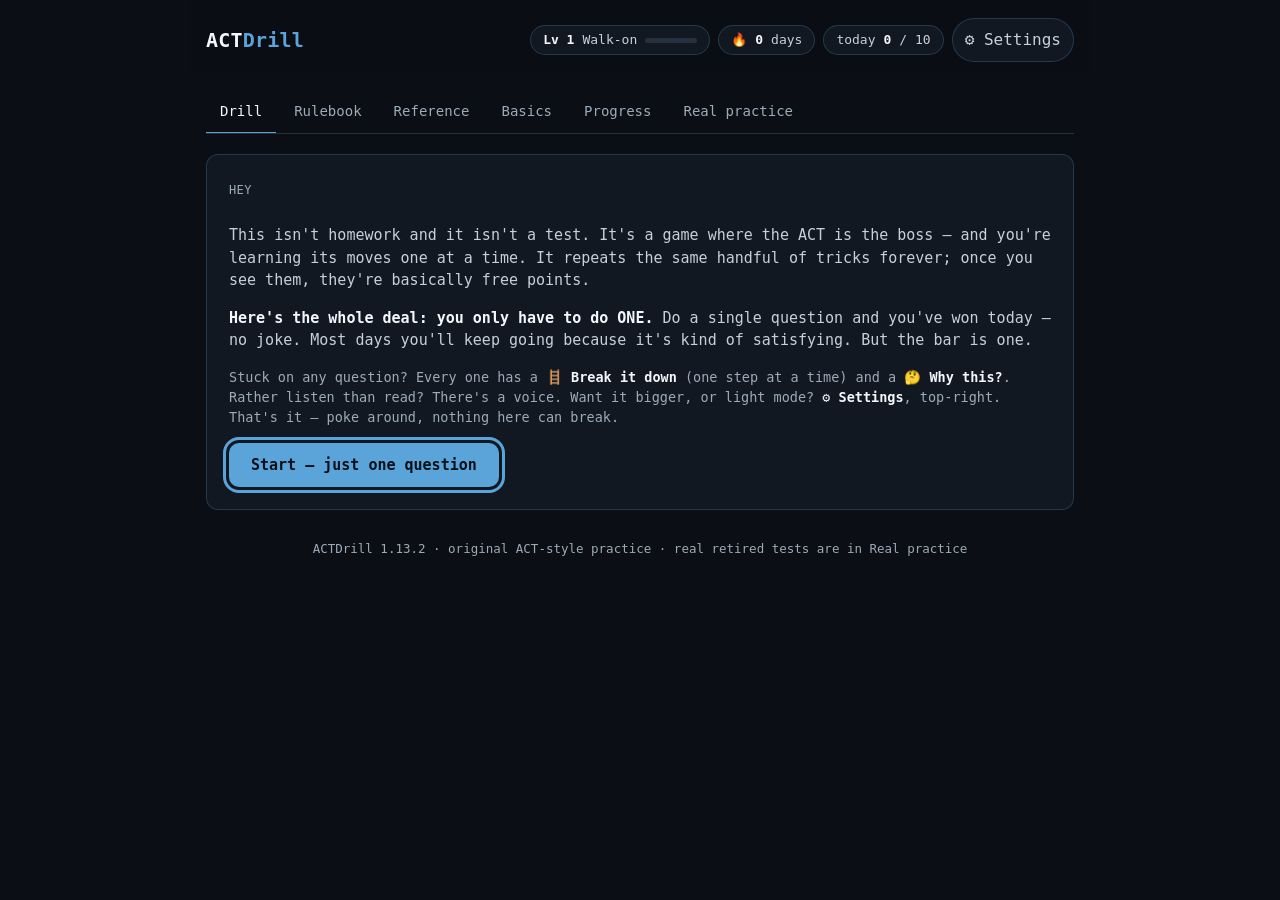
==== wwwroot/index.html @ 78e5971b "Add Basics tab: plain-language 'from the ground up' math primers (fractions, negatives, percents, ex" ====
<!doctype html>
<html lang="en">
<head>
<meta charset="utf-8">
<meta name="viewport" content="width=device-width, initial-scale=1, viewport-fit=cover">
<meta http-equiv="Content-Security-Policy" content="default-src 'self'; script-src 'self'; style-src 'self' 'unsafe-inline'; img-src 'self' data:; media-src 'self' data:; connect-src 'self'; object-src 'none'; base-uri 'none'; form-action 'none'">
<title>ACTDrill</title>
<link rel="stylesheet" href="styles.css">
</head>
<body>
<div class="wrap">
  <header>
    <h1>ACT<span>Drill</span></h1>
    <div class="chips">
      <div class="chip" id="chip-level"></div>
      <div class="chip" id="chip-streak"></div>
      <div class="chip" id="chip-today"></div>
      <button class="chip gearbtn" id="gearbtn" title="Settings — theme &amp; text size">⚙ Settings</button>
    </div>
  </header>

  <nav id="tabs" aria-label="ACTDrill sections" role="tablist">
    <button id="tab-drill" data-view="drill" class="active" role="tab" aria-selected="true" aria-controls="view-drill">Drill</button>
    <button id="tab-rulebook" data-view="rulebook" role="tab" aria-selected="false" aria-controls="view-rulebook" tabindex="-1">Rulebook</button>
    <button id="tab-formulas" data-view="formulas" role="tab" aria-selected="false" aria-controls="view-formulas" tabindex="-1">Reference</button>
    <button id="tab-basics" data-view="basics" role="tab" aria-selected="false" aria-controls="view-basics" tabindex="-1">Basics</button>
    <button id="tab-progress" data-view="progress" role="tab" aria-selected="false" aria-controls="view-progress" tabindex="-1">Progress</button>
    <button id="tab-links" data-view="links" role="tab" aria-selected="false" aria-controls="view-links" tabindex="-1">Real practice</button>
  </nav>

  <main>
    <section id="view-drill" role="tabpanel" aria-labelledby="tab-drill"></section>
    <section id="view-rulebook" class="hidden" role="tabpanel" aria-labelledby="tab-rulebook"></section>
    <section id="view-formulas" class="hidden" role="tabpanel" aria-labelledby="tab-formulas"></section>
    <section id="view-basics" class="hidden" role="tabpanel" aria-labelledby="tab-basics"></section>
    <section id="view-progress" class="hidden" role="tabpanel" aria-labelledby="tab-progress"></section>
    <section id="view-links" class="hidden" role="tabpanel" aria-labelledby="tab-links"></section>
  </main>

  <footer>ACTDrill 1.13.2 · original ACT-style practice · real retired tests are in Real practice</footer>
  <p class="sr-only">Diagnostics list local storage, credentials, and optional dependencies in Settings.</p>
</div>
<div id="app-status" class="sr-only" aria-live="polite" aria-atomic="true"></div>

<script src="questions.js"></script>
<script src="notes.js"></script>
<script src="coaching.js"></script>
<script src="speech.js"></script>
<script src="app.js"></script>
</body>
</html>
---- wwwroot/styles.css ----
:root, :root[data-theme="dark"] {
    --page: #0b0e14;
    --surface: #121821;
    --raised: #19212b;
    --ink: #f3f7fb;
    --ink2: #c6d0da;
    --muted: #9daab8;
    --grid: #27313d;
    --baseline: #43505e;
    --border: rgba(91,164,217,0.24);
    --accent: #5ba4d9;
    --accent-dim: #4387b8;
    --accent-ink: #071018;
    --status-ink: #071018;
    --good: #57d879;
    --bad: #ff7373;
    --gold: #ffc857;
    color-scheme: dark;
  }
  :root[data-theme="light"] {
    --page: #edf2f6;
    --surface: #ffffff;
    --raised: #e6edf3;
    --ink: #18212b;
    --ink2: #364453;
    --muted: #596979;
    --grid: #d6dee6;
    --baseline: #97a5b3;
    --border: rgba(34,105,165,0.28);
    --accent: #2269a5;
    --accent-dim: #174d7a;
    --accent-ink: #ffffff;
    --status-ink: #ffffff;
    --good: #146b2e;
    --bad: #a31d2d;
    --gold: #805100;
    color-scheme: light;
  }
  * { box-sizing: border-box; }
  html { min-width: 0; text-size-adjust: 100%; }
  html, body { margin: 0; padding: 0; max-width: 100%; overflow-x: clip; }
  body {
    background: var(--page);
    color: var(--ink);
    font-family: "IBM Plex Mono", "Cascadia Mono", Consolas, ui-monospace, monospace;
    line-height: 1.5;
    min-height: 100vh;
    overflow-wrap: anywhere;
  }
  .wrap { width: min(900px, 100%); margin: 0 auto; padding: 20px 16px 60px; }

  header {
    position: sticky; top: 0; z-index: 20;
    display: flex; align-items: center; justify-content: space-between; gap: 12px; flex-wrap: wrap;
    margin: -20px -16px 0; padding: 18px 16px 10px;
    background: color-mix(in srgb, var(--page) 94%, transparent);
    backdrop-filter: blur(12px);
  }
  header h1 { font-size: 1.25rem; margin: 0; letter-spacing: 0.2px; }
  header h1 span { color: var(--accent); }
  .chips { display: flex; gap: 8px; align-items: center; flex-wrap: wrap; }
  .chip {
    background: var(--surface); border: 1px solid var(--border); border-radius: 999px;
    padding: 4px 12px; font-size: 0.8125rem; color: var(--ink2);
    font-variant-numeric: tabular-nums; display: flex; align-items: center; gap: 8px;
  }
  .chip b { color: var(--ink); font-weight: 600; }
  .chip .mini { width: 52px; height: 5px; background: var(--grid); border-radius: 3px; overflow: hidden; }
  .chip .mini i { display: block; height: 100%; background: var(--gold); border-radius: 3px; }

  nav {
    display: flex; gap: 4px; margin: 18px 0 20px; border-bottom: 1px solid var(--grid);
    max-width: 100%; overflow-x: auto; scrollbar-width: thin;
  }
  nav button {
    background: none; border: none; color: var(--muted); font: inherit; font-size: 0.875rem;
    padding: 8px 14px; cursor: pointer; border-bottom: 2px solid transparent; margin-bottom: -1px;
    white-space: nowrap;
  }
  nav button:hover { color: var(--ink2); }
  nav button.active { color: var(--ink); border-bottom-color: var(--accent); }
  button, input, select, textarea, a { min-width: 0; }
  button { min-height: 44px; touch-action: manipulation; }
  button:active:not(:disabled) { transform: scale(0.98); }
  nav button:focus-visible, button:focus-visible, input:focus-visible, select:focus-visible,
  textarea:focus-visible, a:focus-visible, [tabindex]:focus-visible {
    outline: 3px solid var(--accent); outline-offset: 3px;
  }

  .card {
    background: var(--surface); border: 1px solid var(--border); border-radius: 12px;
    padding: 22px; margin-bottom: 14px;
  }

  .pill { display: inline-block; font-size: 0.75rem; color: var(--muted); letter-spacing: 0.4px; text-transform: uppercase; margin-bottom: 10px; }
  .pill .combo { color: var(--gold); font-weight: 700; }

  .subjbar { display: flex; gap: 6px; margin-bottom: 12px; flex-wrap: wrap; }
  .subjbar button {
    background: var(--surface); border: 1px solid var(--border); border-radius: 999px;
    color: var(--muted); font: inherit; font-size: 0.8125rem; padding: 4px 14px; cursor: pointer;
  }
  .subjbar button:hover { color: var(--ink2); border-color: var(--accent); }
  .subjbar button.active { color: var(--ink); border-color: var(--accent); background: rgba(57,135,229,0.12); }

  .subhead { margin: 22px 0 10px; font-size: 0.8125rem; color: var(--muted); text-transform: uppercase; letter-spacing: 0.8px; font-weight: 600; }

  /* Formula reference */
  .frow { display: flex; gap: 16px; padding: 12px 0; border-bottom: 1px solid var(--grid); align-items: baseline; flex-wrap: wrap; }
  .frow:last-child { border-bottom: none; }
  .frow .fname { flex: 0 0 180px; font-size: 1rem; color: var(--ink2); font-weight: 600; }
  .frow .fform { flex: 1 1 260px; font-family: Consolas, "Cascadia Mono", monospace; font-size: 1.0625rem; color: var(--ink); }
  .frow .fex { flex: 1 1 200px; font-size: 0.9375rem; color: var(--muted); }

  /* Reference notes (writing/reading/science prose) */
  .rnote { padding: 9px 0; border-bottom: 1px solid var(--grid); font-size: 0.9688rem; line-height: 1.55; color: var(--ink2); }
  .rnote:last-child { border-bottom: none; }
  .rnote b { color: var(--ink); font-weight: 600; }
  .card .blurb { color: var(--ink2); font-size: 0.9063rem; margin: 0 0 10px; }

  /* Audio / read-aloud */
  .audiobar { display: flex; gap: 8px; align-items: center; margin-bottom: 12px; flex-wrap: wrap; }
  .audiobar button {
    background: var(--surface); border: 1px solid var(--border); border-radius: 999px;
    color: var(--muted); font: inherit; font-size: 0.8125rem; padding: 4px 12px; cursor: pointer;
    display: flex; align-items: center; gap: 6px;
  }
  .audiobar button:hover { color: var(--ink2); border-color: var(--accent); }
  .audiobar button.on { color: var(--ink); border-color: var(--accent); background: rgba(57,135,229,0.12); }
  .speakbtn {
    background: var(--raised); border: 1px solid var(--border); border-radius: 8px;
    color: var(--ink2); font: inherit; font-size: 0.8125rem; padding: 4px 10px; cursor: pointer;
    display: inline-flex; align-items: center; gap: 6px; margin-left: 8px; vertical-align: middle;
  }
  .speakbtn:hover { color: var(--ink); border-color: var(--accent); }
  .speakbtn.speaking { color: var(--accent); border-color: var(--accent); }
  .readrow { margin: 2px 0 10px; }
  .readrow .speakbtn { margin-left: 0; }

  /* Formula "key" box + coordinate plot */
  .fbox { margin-top: 14px; padding: 12px 14px; border: 1px solid var(--gold); background: var(--raised); border-radius: 10px; }
  .fbox .fkey { font-size: 0.75rem; letter-spacing: 0.3px; color: var(--gold); font-weight: 700; }
  .fbox .fexpr { font-family: Consolas, "Cascadia Mono", monospace; font-size: 0.9375rem; color: var(--ink); margin-top: 5px; }
  .fbox .fstep { font-size: 0.8438rem; color: var(--ink2); margin-top: 4px; }
  .fbox .fstep b { color: var(--ink); font-weight: 600; }
  .plotwrap { margin-top: 12px; text-align: center; }
  .plotwrap svg { background: var(--surface); border: 1px solid var(--border); border-radius: 10px; }

  /* "See it work 3 times" worked-example family */
  .worktoggle { margin-top: 14px; background: none; border: 1px solid var(--border); color: var(--ink2); font: inherit; font-size: 0.8125rem; padding: 6px 13px; border-radius: 8px; cursor: pointer; }
  .worktoggle:hover { border-color: var(--accent); color: var(--ink); }
  .workwrap { margin-top: 12px; }
  .workbanner { font-size: 0.8438rem; color: var(--gold); font-weight: 600; margin-bottom: 6px; }
  .worked { border-top: 1px solid var(--grid); padding: 12px 0 2px; }
  .worked .wctx { font-size: 0.8125rem; color: var(--ink2); font-style: italic; margin-bottom: 4px; }
  .worked .wq { font-size: 0.9375rem; color: var(--ink); }
  .worked .wq .u { text-decoration: underline; text-decoration-color: var(--accent); text-decoration-thickness: 2px; text-underline-offset: 4px; }
  .worked .wans { font-size: 0.875rem; color: var(--good); font-weight: 600; margin-top: 6px; }
  .worked .wwhy { font-size: 0.7813rem; color: var(--muted); margin-top: 3px; }

  /* "Why this?" reasoning chat */
  .chatoverlay {
    position: fixed; inset: 0; background: rgba(4,8,13,0.86); z-index: 60;
    display: flex; align-items: flex-start; justify-content: center; padding: 14px;
    overflow-y: auto;
  }
  .chatpanel {
    background: var(--surface); border: 1px solid var(--border); border-radius: 16px;
    width: min(650px, 100%); max-height: calc(100dvh - 28px); margin: auto;
    display: flex; flex-direction: column; overflow: hidden;
    box-shadow: 0 24px 80px rgba(0,0,0,0.48);
  }
  .chatpanel .chd { padding: 15px 18px; border-bottom: 1px solid var(--grid); display: flex; justify-content: space-between; align-items: center; }
  .chatpanel .chd h3 { margin: 0; font-size: 1rem; }
  .chatpanel .cbody { padding: 16px 18px; overflow-y: auto; }
  .chatreason { border: 1px solid var(--accent); background: var(--raised); border-radius: 10px; padding: 12px 14px; margin-bottom: 12px; }
  .chatreason .lbl { font-size: 0.6875rem; text-transform: uppercase; letter-spacing: 0.4px; color: var(--gold); font-weight: 700; margin-top: 10px; }
  .chatreason .lbl:first-child { margin-top: 0; }
  .chatreason p { margin: 3px 0 0; font-size: 0.875rem; color: var(--ink2); }
  .chatlog { display: flex; flex-direction: column; gap: 8px; }
  .chatmsg { padding: 9px 12px; border-radius: 10px; font-size: 0.875rem; max-width: 92%; line-height: 1.45; }
  .chatmsg.user { align-self: flex-end; background: var(--accent); color: var(--accent-ink); }
  .chatmsg.ai { align-self: flex-start; background: var(--raised); color: var(--ink); border: 1px solid var(--border); white-space: pre-wrap; }
  .chatmsg.sys { align-self: center; color: var(--muted); font-size: 0.7813rem; text-align: center; }
  .chatstatus { font-size: 0.75rem; color: var(--muted); padding: 2px 18px 8px; }
  .chatft { padding: 12px 14px; border-top: 1px solid var(--grid); display: flex; gap: 8px; }
  .chatft input { flex: 1; background: var(--raised); border: 1px solid var(--border); border-radius: 8px; color: var(--ink); font: inherit; font-size: 0.875rem; padding: 9px 12px; }
  .chatft input:disabled { opacity: 0.5; }

  /* Settings */
  .gearbtn { cursor: pointer; font: inherit; }
  .gearbtn:hover { color: var(--ink); border-color: var(--accent); }
  .setgroup { margin-bottom: 20px; }
  .setgroup .setlabel { font-size: 0.75rem; text-transform: uppercase; letter-spacing: 0.5px; color: var(--muted); font-weight: 700; margin-bottom: 8px; }
  .setgroup .setnote { font-size: 0.8125rem; color: var(--muted); margin-top: 8px; }
  .setopts { display: flex; gap: 8px; flex-wrap: wrap; }
  .voiceopts { display: flex; gap: 8px; align-items: stretch; flex-wrap: wrap; }
  .voicesel {
    flex: 1 1 280px; min-height: 44px; max-width: 100%;
    border: 1px solid var(--border); border-radius: 10px;
    background: var(--raised); color: var(--ink); padding: 9px 12px;
    font: inherit; font-size: 0.875rem;
  }
  .voicesel:disabled { opacity: 0.62; }
  .setbtn { background: var(--raised); border: 1px solid var(--border); border-radius: 10px; color: var(--ink2); font: inherit; font-size: 0.9375rem; padding: 10px 16px; cursor: pointer; }
  .setbtn:hover { border-color: var(--accent); color: var(--ink); }
  .setbtn.on { border-color: var(--accent); background: rgba(57,135,229,0.14); color: var(--ink); font-weight: 600; }
  .aistat { font-size: 0.9063rem; color: var(--ink2); margin-bottom: 8px; }
  .aistat b { color: var(--ink); }
  .aiprogwrap { margin-top: 12px; }
  .aiprog { height: 12px; background: var(--grid); border-radius: 6px; overflow: hidden; }
  .aiprog > i { display: block; height: 100%; width: 0%; background: var(--accent); border-radius: 6px; transition: width 0.3s ease; }
  .aiproglabel { font-size: 0.8125rem; color: var(--muted); margin-top: 6px; font-variant-numeric: tabular-nums; }
  .aiok { color: var(--good); font-weight: 600; }
  .aibad { color: var(--bad); }

  /* Coaching control + "before you answer" scaffold */
  .coachbar { display: flex; gap: 6px; align-items: center; margin-bottom: 12px; flex-wrap: wrap; }
  .coachbar button { background: var(--surface); border: 1px solid var(--border); border-radius: 999px; color: var(--muted); font: inherit; font-size: 0.8125rem; padding: 4px 14px; cursor: pointer; }
  .coachbar button:hover { color: var(--ink2); border-color: var(--accent); }
  .coachbar button.on { color: var(--ink); border-color: var(--accent); background: rgba(57,135,229,0.12); }
  .scaffold { margin-bottom: 14px; padding: 12px 14px; border: 1px solid var(--aqua, #66d9b3); background: var(--raised); border-radius: 10px; }
  .scaffold .slabel { font-size: 0.6875rem; letter-spacing: 0.4px; text-transform: uppercase; color: var(--aqua, #66d9b3); font-weight: 700; }
  .scaffold .srow { font-size: 0.875rem; color: var(--ink2); margin-top: 7px; }
  .scaffold .srow b { color: var(--ink); font-weight: 600; }
  .scaffold .sform { font-family: Consolas, "Cascadia Mono", monospace; color: var(--ink); }
  .coachwork {
    margin-top: 14px; padding-top: 13px; border-top: 1px solid var(--border);
  }
  .coachwork-title {
    color: var(--ink); font-weight: 700; font-size: 0.9375rem; text-wrap: balance;
  }
  .coachwork-list {
    display: flex; flex-direction: column; gap: 9px; margin-top: 10px;
  }
  .coachstep {
    border: 1px solid var(--border); border-radius: 10px; padding: 11px 12px;
    background: color-mix(in srgb, var(--surface) 72%, var(--raised));
    animation: stepin 0.2s cubic-bezier(0.22, 1, 0.36, 1);
  }
  .coachstep-num {
    color: var(--accent); font-size: 0.75rem; font-weight: 700;
  }
  .coachstep-do {
    color: var(--ink); font-size: 0.9375rem; font-weight: 650; margin-top: 4px;
  }
  .coachstep-why {
    color: var(--ink2); font-size: 0.8125rem; margin-top: 5px;
  }
  .coachstep .speakbtn { margin: 9px 0 0; }
  .coach-next { margin-top: 10px; width: 100%; }

  /* Step-by-step "break it down" walkthrough */
  .stepq { font-size: 0.9375rem; color: var(--ink); background: var(--raised); border: 1px solid var(--border); border-radius: 10px; padding: 10px 12px; margin-bottom: 12px; }
  .steplist { display: flex; flex-direction: column; gap: 10px; }
  .stepitem { border: 1px solid var(--accent); background: var(--raised); border-radius: 10px; padding: 10px 13px; animation: stepin 0.25s ease; }
  @keyframes stepin { from { opacity: 0; transform: translateY(6px); } to { opacity: 1; transform: none; } }
  .stepitem .stepnum { font-size: 0.6875rem; text-transform: uppercase; letter-spacing: 0.4px; color: var(--accent); font-weight: 700; }
  .stepitem .stepdo { font-size: 0.9375rem; color: var(--ink); margin-top: 4px; }
  .stepitem .stepwhy { font-size: 0.8125rem; color: var(--ink2); margin-top: 5px; }
  .stepdone { text-align: center; color: var(--good); font-size: 0.875rem; font-weight: 600; margin-top: 12px; }
  @keyframes pulse { 0%,100% { opacity: 1; } 50% { opacity: 0.45; } }
  .speakbtn.speaking .ic { animation: pulse 0.9s ease-in-out infinite; }

  /* College benchmarks */
  .bench { width: 100%; border-collapse: collapse; margin: 8px 0 4px; }
  .bench th, .bench td { text-align: left; padding: 8px 10px; border-bottom: 1px solid var(--grid); font-size: 0.875rem; }
  .bench th { color: var(--muted); font-size: 0.75rem; text-transform: uppercase; letter-spacing: 0.4px; font-weight: 600; }
  .bench td:first-child { color: var(--ink2); }
  .bench td.score { color: var(--gold); font-weight: 700; font-variant-numeric: tabular-nums; }
  .bench td:last-child { color: var(--muted); font-size: 0.8438rem; }

  .context { color: var(--ink2); font-style: italic; margin: 0 0 12px; }
  .passage { font-size: 1.1875rem; margin: 0 0 6px; }
  .passage .u {
    text-decoration: underline; text-decoration-color: var(--accent);
    text-decoration-thickness: 2px; text-underline-offset: 4px;
  }
  .prompt { color: var(--ink2); font-size: 0.9375rem; margin: 10px 0 0; }

  .choices { margin-top: 18px; display: flex; flex-direction: column; gap: 8px; }
  .choice {
    display: flex; gap: 12px; align-items: flex-start; width: 100%;
    background: var(--raised); border: 1px solid var(--border); border-radius: 10px;
    color: var(--ink); font: inherit; font-size: 1rem; text-align: left;
    padding: 12px 14px; cursor: pointer; transition: border-color 120ms, background 120ms;
  }
  .choice:hover:not(:disabled) { border-color: var(--accent); }
  .choice:disabled { cursor: default; }
  .choice .letter {
    flex: none; width: 26px; height: 26px; border-radius: 7px; margin-top: 1px;
    background: var(--grid); color: var(--ink2); font-size: 0.8125rem; font-weight: 600;
    display: flex; align-items: center; justify-content: center;
  }
  .choice .body { flex: 1; }
  .choice .why { display: none; font-size: 0.8438rem; color: var(--muted); margin-top: 5px; }
  .answered .choice .why { display: block; }
  .choice.right { border-color: var(--good); background: rgba(12,163,12,0.08); }
  .choice.right .letter { background: var(--good); color: var(--status-ink); }
  .choice.wrong-picked { border-color: var(--bad); background: rgba(208,59,59,0.08); }
  .choice.wrong-picked .letter { background: var(--bad); color: var(--status-ink); }
  .choice .mark { flex: none; font-size: 0.9375rem; font-weight: 700; margin-top: 2px; visibility: hidden; }
  .choice.right .mark { visibility: visible; color: var(--good); }
  .choice.wrong-picked .mark { visibility: visible; color: var(--bad); }

  .verdict { display: flex; align-items: baseline; gap: 10px; margin-top: 16px; font-size: 0.9375rem; flex-wrap: wrap; }
  .verdict .word { font-weight: 700; }
  .verdict.good .word { color: var(--good); }
  .verdict.bad .word { color: var(--bad); }
  .verdict .quip { color: var(--ink2); }
  .verdict .xp { color: var(--gold); font-weight: 700; font-variant-numeric: tabular-nums; }
  .verdict .crit { color: var(--gold); font-style: italic; }

  .patternbox {
    margin-top: 14px; padding: 12px 14px; border: 1px solid var(--accent);
    background: var(--raised); border-radius: 10px;
  }
  .patternbox .pname { font-weight: 600; font-size: 0.875rem; }
  .patternbox .pcue { color: var(--ink2); font-size: 0.8438rem; margin-top: 3px; }

  .cornernote {
    margin-top: 14px; padding: 14px 16px; border: 1px solid var(--gold);
    background: rgba(255,200,87,0.07); border-radius: 10px;
  }
  .cornernote .clabel { font-size: 0.6875rem; letter-spacing: 0.6px; text-transform: uppercase; color: var(--gold); font-weight: 700; }
  .cornernote .ctext { margin-top: 6px; font-size: 0.9688rem; color: var(--ink); }
  .cornernote .cfrom { margin-top: 6px; font-size: 0.8438rem; color: var(--ink2); font-style: italic; }

  .actions { margin-top: 16px; display: flex; align-items: center; gap: 12px; flex-wrap: wrap; }
  .btn {
    background: var(--accent); border: none; color: var(--accent-ink); font: inherit; font-weight: 700;
    font-size: 0.9375rem; padding: 10px 22px; border-radius: 10px; cursor: pointer;
  }
  .btn:hover { background: var(--accent-dim); }
  .btn.ghost { background: none; border: 1px solid var(--border); color: var(--ink2); font-weight: 400; }
  .btn.ghost:hover { border-color: var(--bad); color: var(--bad); background: none; }
  .hint { color: var(--muted); font-size: 0.8125rem; }

  .milestone {
    margin-top: 14px; padding: 12px 16px; border-radius: 10px; font-size: 0.9063rem;
    background: rgba(57,135,229,0.10); border: 1px solid var(--accent-dim); color: var(--ink2);
  }
  .milestone b { color: var(--ink); }

  /* Level-up overlay */
  .overlay {
    position: fixed; inset: 0; background: rgba(4,8,13,0.86); z-index: 50;
    display: flex; align-items: flex-start; justify-content: center; padding: 20px; overflow-y: auto;
  }
  .overlay .panel {
    background: var(--surface); border: 1px solid var(--gold); border-radius: 16px;
    padding: 34px 38px; width: min(460px, 100%); max-height: calc(100dvh - 40px);
    margin: auto; overflow-y: auto; text-align: center;
  }
  .overlay .lvlabel { font-size: 0.75rem; letter-spacing: 2px; text-transform: uppercase; color: var(--gold); font-weight: 700; }
  .overlay .lvname { font-size: 2.125rem; font-weight: 800; margin: 8px 0 2px; }
  .overlay .lvnum { color: var(--ink2); font-size: 0.9375rem; margin-bottom: 14px; }
  .overlay .cornernote { text-align: left; }
  .overlay .btn { margin-top: 18px; }

  /* Rulebook */
  .rule-card h3 { margin: 0 0 6px; font-size: 1rem; display: flex; align-items: center; gap: 8px; }
  .rule-card p { margin: 4px 0; font-size: 0.9063rem; color: var(--ink2); }
  .rule-card .lbl { color: var(--muted); font-size: 0.75rem; text-transform: uppercase; letter-spacing: 0.4px; margin-top: 10px; }
  .rule-card .ex { color: var(--muted); font-size: 0.8438rem; }
  .mastered-badge { color: var(--gold); font-size: 0.8125rem; font-weight: 700; }

  /* Meters */
  .meter-row { display: flex; align-items: center; gap: 12px; margin: 9px 0; }
  .meter-row .mlabel { flex: 0 0 210px; font-size: 0.875rem; color: var(--ink2); }
  .meter { flex: 1; height: 8px; background: var(--grid); border-radius: 4px; overflow: hidden; }
  .meter > i { display: block; height: 100%; background: var(--accent); border-radius: 4px; }
  .meter.gold > i { background: var(--gold); }
  .meter-row .mval { flex: 0 0 130px; font-size: 0.8125rem; color: var(--muted); text-align: right; font-variant-numeric: tabular-nums; }
  .rule-card .meter-row { margin-top: 12px; }
  .rule-card .meter-row .mlabel { display: none; }

  /* Stat tiles */
  .tiles { display: grid; grid-template-columns: repeat(auto-fit, minmax(150px, 1fr)); gap: 12px; margin-bottom: 14px; }
  .tile { background: var(--surface); border: 1px solid var(--border); border-radius: 12px; padding: 16px 18px; }
  .tile .tv { font-size: 1.75rem; font-weight: 700; }
  .tile .tv small { font-size: 0.9375rem; color: var(--muted); font-weight: 400; }
  .tile .tl { font-size: 0.8125rem; color: var(--muted); margin-top: 2px; }
  .tile.gold .tv { color: var(--gold); }

  /* Daily bar chart */
  .chart { padding-bottom: 14px; }
  .chart h3, .card h3.sect { margin: 0 0 14px; font-size: 0.9375rem; color: var(--ink2); font-weight: 600; }
  .bars { display: flex; align-items: flex-end; gap: 6px; height: 130px; border-bottom: 1px solid var(--baseline); padding: 0 2px; }
  .barcol { flex: 1; display: flex; flex-direction: column; align-items: center; justify-content: flex-end; height: 100%; position: relative; }
  .barcol .bar { width: 100%; max-width: 34px; background: var(--accent); border-radius: 4px 4px 0 0; min-height: 2px; }
  .barcol.empty .bar { background: var(--grid); height: 2px; border-radius: 0; }
  .barcol .blab { position: absolute; top: -20px; font-size: 0.75rem; color: var(--ink2); font-variant-numeric: tabular-nums; }
  .daylabels { display: flex; gap: 6px; padding: 6px 2px 0; }
  .daylabels span { flex: 1; text-align: center; font-size: 0.6875rem; color: var(--muted); }

  /* Links */
  .linklist a { color: var(--accent); text-decoration: none; font-weight: 600; }
  .linklist a:hover { text-decoration: underline; }
  .linklist li { margin-bottom: 12px; color: var(--ink2); font-size: 0.9063rem; }
  .note { color: var(--muted); font-size: 0.8438rem; border-top: 1px solid var(--grid); padding-top: 12px; margin-top: 16px; }

  .intro p { color: var(--ink2); font-size: 0.9375rem; }
  .intro b { color: var(--ink); }
  .intro .introquiet { color: var(--muted); font-size: 0.8438rem; }

  #confetti { position: fixed; inset: 0; pointer-events: none; z-index: 100; }

  .bigclock { font-size: 2.875rem; font-weight: 700; font-variant-numeric: tabular-nums; margin: 12px 0 4px; color: var(--accent); }

  footer { color: var(--muted); font-size: 0.7813rem; text-align: center; margin-top: 30px; }
  .diagnostics {
    white-space: pre-wrap; margin: 0 0 10px; padding: 12px; border: 1px solid var(--border);
    border-radius: 10px; background: var(--page); color: var(--ink2); font: inherit;
    font-size: 0.75rem; line-height: 1.55;
  }
  .sr-only {
    position: absolute !important; width: 1px !important; height: 1px !important;
    padding: 0 !important; margin: -1px !important; overflow: hidden !important;
    clip: rect(0, 0, 0, 0) !important; white-space: nowrap !important; border: 0 !important;
  }
  .hidden, [hidden] { display: none !important; }

  svg, canvas, img { max-width: 100%; }
  h1, h2, h3 { text-wrap: balance; }
  p, li { text-wrap: pretty; }
  .chip, .meter-row .mval, .tile .tv, .bigclock, .aiproglabel {
    font-variant-numeric: tabular-nums;
  }

  @media (max-width: 640px) {
    .wrap { padding: 14px 12px 44px; }
    header { margin: -14px -12px 0; padding: 14px 12px 9px; align-items: flex-start; }
    header h1 { width: 100%; }
    .chips { gap: 6px; }
    .chip { padding-inline: 10px; }
    nav { margin-block: 12px 16px; }
    nav button { flex: 0 0 auto; padding-inline: 12px; }
    .card { padding: 16px 14px; }
    .choice { padding: 12px; }
    .frow { gap: 7px; }
    .frow .fname, .frow .fform, .frow .fex { flex-basis: 100%; }
    .meter-row { align-items: flex-start; flex-wrap: wrap; }
    .meter-row .mlabel { flex: 1 1 100%; }
    .meter { flex: 1 1 calc(100% - 110px); }
    .meter-row .mval { flex: 0 0 100px; }
    .bench { display: block; overflow-x: auto; }
    .chatft { flex-wrap: wrap; }
    .chatft input { flex: 1 1 100%; min-height: 44px; }
    .chatft .btn { flex: 1 1 auto; }
    .overlay .panel { padding: 24px 18px; }
    .overlay .lvname { font-size: 1.75rem; }
    .bigclock { font-size: 2.2rem; }
  }

  @media (prefers-reduced-motion: reduce) {
    *, *::before, *::after {
      scroll-behavior: auto !important;
      animation-duration: 0.01ms !important;
      animation-iteration-count: 1 !important;
      transition-duration: 0.01ms !important;
    }
  }

  @media (forced-colors: active) {
    button, .card, .choice, .chatpanel, .overlay .panel { border: 1px solid ButtonText; }
  }
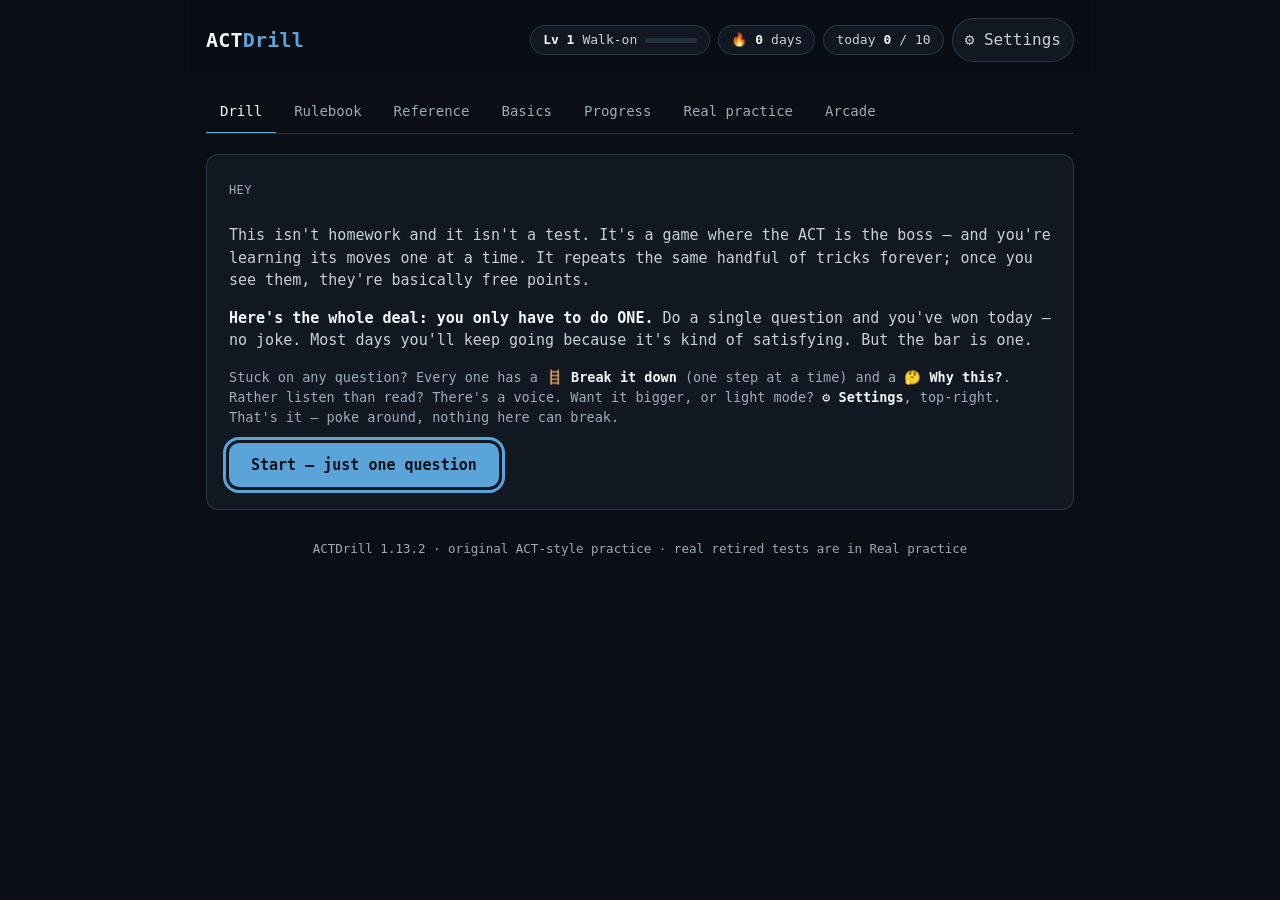
==== commit 7c9ef143: "Merge: per-question notes + Arcade (Game 1: Blaster Run)" ====
--- a/wwwroot/index.html
+++ b/wwwroot/index.html
@@ -26,6 +26,7 @@
     <button id="tab-basics" data-view="basics" role="tab" aria-selected="false" aria-controls="view-basics" tabindex="-1">Basics</button>
     <button id="tab-progress" data-view="progress" role="tab" aria-selected="false" aria-controls="view-progress" tabindex="-1">Progress</button>
     <button id="tab-links" data-view="links" role="tab" aria-selected="false" aria-controls="view-links" tabindex="-1">Real practice</button>
+    <button id="tab-arcade" data-view="arcade" role="tab" aria-selected="false" aria-controls="view-arcade" tabindex="-1">Arcade</button>
   </nav>
 
   <main>
@@ -35,6 +36,7 @@
     <section id="view-basics" class="hidden" role="tabpanel" aria-labelledby="tab-basics"></section>
     <section id="view-progress" class="hidden" role="tabpanel" aria-labelledby="tab-progress"></section>
     <section id="view-links" class="hidden" role="tabpanel" aria-labelledby="tab-links"></section>
+    <section id="view-arcade" class="hidden" role="tabpanel" aria-labelledby="tab-arcade"></section>
   </main>
 
   <footer>ACTDrill 1.13.2 · original ACT-style practice · real retired tests are in Real practice</footer>
--- a/wwwroot/styles.css
+++ b/wwwroot/styles.css
@@ -224,6 +224,26 @@
   .scaffold .srow { font-size: 0.875rem; color: var(--ink2); margin-top: 7px; }
   .scaffold .srow b { color: var(--ink); font-weight: 600; }
   .scaffold .sform { font-family: Consolas, "Cascadia Mono", monospace; color: var(--ink); }
+
+  /* Per-question study notes ("memos") */
+  .memo { margin-top: 12px; padding: 10px 12px 10px 14px; border-left: 3px solid var(--gold); background: var(--raised); border-radius: 0 8px 8px 0; font-size: 0.9375rem; color: var(--ink2); }
+  .memo b { color: var(--ink); }
+  .memoedit { margin-top: 12px; }
+  .memoedit label { display: block; font-size: 0.75rem; letter-spacing: 0.04em; text-transform: uppercase; color: var(--muted); margin-bottom: 6px; }
+  .memoedit textarea { width: 100%; min-height: 74px; box-sizing: border-box; background: var(--raised); border: 1px solid var(--border); border-radius: 8px; color: var(--ink); font: inherit; font-size: 0.9375rem; padding: 8px 10px; resize: vertical; }
+  .memoedit .memoacts { display: flex; gap: 8px; margin-top: 8px; flex-wrap: wrap; }
+  .memolist { list-style: none; padding: 0; margin: 0; }
+  .memolist li { padding: 10px 0; border-top: 1px solid var(--grid); }
+  .memolist li:first-child { border-top: none; }
+  .memolist .memoq { color: var(--muted); font-size: 0.8125rem; margin-bottom: 3px; }
+  .memolist .memot { color: var(--ink); font-size: 0.9375rem; }
+
+  /* Arcade / games */
+  .gamelock { font-size: 0.875rem; color: var(--muted); }
+  .gamemount { margin-top: 12px; }
+  .gamecanvas { display: block; width: 100%; max-width: 640px; height: auto; background: var(--surface); border: 1px solid var(--border); border-radius: 10px; touch-action: none; }
+  .gamecanvas:focus-visible { outline: 2px solid var(--accent); outline-offset: 2px; }
+  .gamehelp { font-size: 0.8125rem; color: var(--muted); margin-top: 8px; }
   .coachwork {
     margin-top: 14px; padding-top: 13px; border-top: 1px solid var(--border);
   }
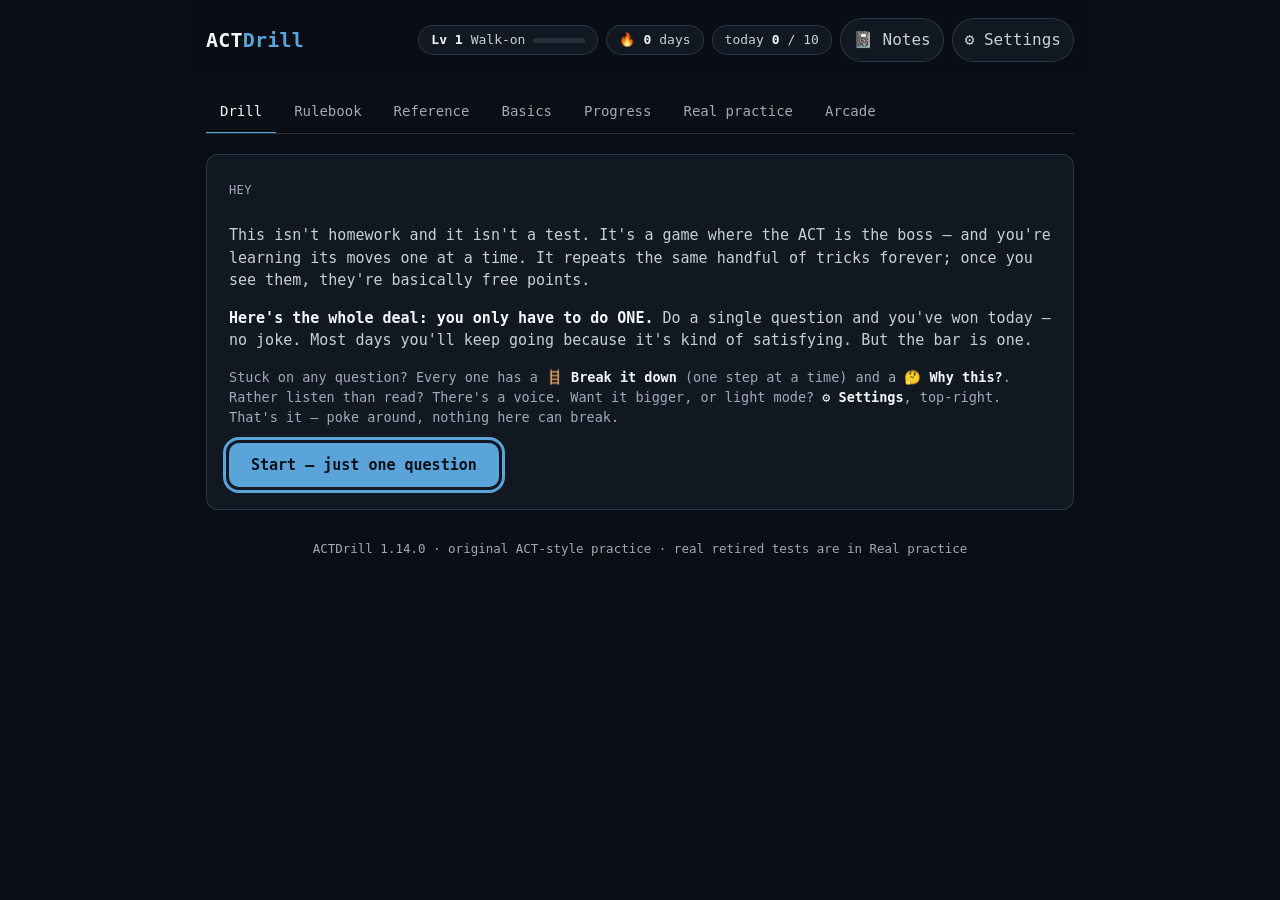
==== commit 2bab08bc: "v1.14.0: notes drawer with Markdown export, note highlights you can switch off, and a stray tab-bar " ====
--- a/wwwroot/index.html
+++ b/wwwroot/index.html
@@ -15,6 +15,7 @@
       <div class="chip" id="chip-level"></div>
       <div class="chip" id="chip-streak"></div>
       <div class="chip" id="chip-today"></div>
+      <button class="chip gearbtn" id="notesbtn" title="Your notes — a study sheet in your own words" aria-expanded="false" aria-controls="notespanel">📓 Notes</button>
       <button class="chip gearbtn" id="gearbtn" title="Settings — theme &amp; text size">⚙ Settings</button>
     </div>
   </header>
@@ -39,7 +40,7 @@
     <section id="view-arcade" class="hidden" role="tabpanel" aria-labelledby="tab-arcade"></section>
   </main>
 
-  <footer>ACTDrill 1.13.2 · original ACT-style practice · real retired tests are in Real practice</footer>
+  <footer>ACTDrill 1.14.0 · original ACT-style practice · real retired tests are in Real practice</footer>
   <p class="sr-only">Diagnostics list local storage, credentials, and optional dependencies in Settings.</p>
 </div>
 <div id="app-status" class="sr-only" aria-live="polite" aria-atomic="true"></div>
--- a/wwwroot/styles.css
+++ b/wwwroot/styles.css
@@ -70,7 +70,9 @@
 
   nav {
     display: flex; gap: 4px; margin: 18px 0 20px; border-bottom: 1px solid var(--grid);
-    max-width: 100%; overflow-x: auto; scrollbar-width: thin;
+    /* x-auto alone computes overflow-y to auto, and the tabs' -1px baseline overlap made
+       the strip one pixel taller than its box — a stray vertical scrollbar on the tab row */
+    max-width: 100%; overflow: auto hidden; scrollbar-width: thin;
   }
   nav button {
     background: none; border: none; color: var(--muted); font: inherit; font-size: 0.875rem;
@@ -184,7 +186,8 @@
   .chatmsg.sys { align-self: center; color: var(--muted); font-size: 0.7813rem; text-align: center; }
   .chatstatus { font-size: 0.75rem; color: var(--muted); padding: 2px 18px 8px; }
   .chatft { padding: 12px 14px; border-top: 1px solid var(--grid); display: flex; gap: 8px; }
-  .chatft input { flex: 1; background: var(--raised); border: 1px solid var(--border); border-radius: 8px; color: var(--ink); font: inherit; font-size: 0.875rem; padding: 9px 12px; }
+  /* 2px so the gradient border on focus has a band to live in without shifting layout */
+  .chatft input { flex: 1; background: var(--raised); border: 2px solid var(--border); border-radius: 8px; color: var(--ink); font: inherit; font-size: 0.875rem; padding: 8px 11px; }
   .chatft input:disabled { opacity: 0.5; }
 
   /* Settings */
@@ -228,15 +231,120 @@
   /* Per-question study notes ("memos") */
   .memo { margin-top: 12px; padding: 10px 12px 10px 14px; border-left: 3px solid var(--gold); background: var(--raised); border-radius: 0 8px 8px 0; font-size: 0.9375rem; color: var(--ink2); }
   .memo b { color: var(--ink); }
-  .memoedit { margin-top: 12px; }
+  /* Animated gradient border — the note you're writing is the live surface on the card.
+     A conic gradient is painted into the border-box behind a solid padding-box fill, and
+     @property makes the angle animatable; a blurred copy behind the panel adds the glow.
+     Technique: Kevin Powell (codepen.io/kevinpowell/pen/WbbXRPL) and
+     ibelick.com/blog/create-animated-gradient-borders-with-css, in Google's four colors.
+     The global reduced-motion rule holds the gradient still without removing the border. */
+  @property --note-angle {
+    syntax: "<angle>";
+    inherits: true;
+    initial-value: 0deg;
+  }
+  @keyframes noteglow { to { --note-angle: 360deg; } }
+  .memoedit, .card.notecard {
+    /* blue, red, yellow, green, back to blue so the chase loops seamlessly */
+    --note-glow: #4285f4, #ea4335, #fbbc05, #34a853, #4285f4;
+  }
+  .memoedit {
+    margin-top: 12px; padding: 12px; border: 2px solid transparent; border-radius: 10px;
+    position: relative; isolation: isolate;
+    background:
+      linear-gradient(var(--surface) 0 0) padding-box,
+      conic-gradient(from var(--note-angle, 0deg), var(--note-glow)) border-box;
+    animation: noteglow 8s linear infinite;
+  }
+  .memoedit::after {
+    content: ""; position: absolute; z-index: -1; inset: -8px; border-radius: inherit;
+    background: conic-gradient(from var(--note-angle, 0deg), var(--note-glow));
+    filter: blur(14px); opacity: 0.18; pointer-events: none;
+  }
   .memoedit label { display: block; font-size: 0.75rem; letter-spacing: 0.04em; text-transform: uppercase; color: var(--muted); margin-bottom: 6px; }
   .memoedit textarea { width: 100%; min-height: 74px; box-sizing: border-box; background: var(--raised); border: 1px solid var(--border); border-radius: 8px; color: var(--ink); font: inherit; font-size: 0.9375rem; padding: 8px 10px; resize: vertical; }
   .memoedit .memoacts { display: flex; gap: 8px; margin-top: 8px; flex-wrap: wrap; }
+  /* the reveal button for a note you left here: a box-shadow glow, bright enough to
+     catch the eye without moving. Static by design — the drill card stays calm. */
+  .noteglowbtn {
+    border-color: rgba(66, 133, 244, 0.55);
+    box-shadow: 0 0 10px -2px rgba(66, 133, 244, 0.55), 0 0 22px -8px rgba(251, 188, 5, 0.5);
+    transition: box-shadow 0.25s ease;
+  }
+  .noteglowbtn:hover, .noteglowbtn:focus-visible {
+    box-shadow: 0 0 14px -1px rgba(66, 133, 244, 0.78), 0 0 30px -6px rgba(251, 188, 5, 0.65);
+  }
+  /* the review list wears the same chase, slower — a highlight, not a distraction */
+  .card.notecard {
+    border: 2px solid transparent;
+    background:
+      linear-gradient(var(--surface) 0 0) padding-box,
+      conic-gradient(from var(--note-angle, 0deg), var(--note-glow)) border-box;
+    animation: noteglow 16s linear infinite;
+  }
+  /* the "Why this?" question box wears the same border once it's live (it stays disabled
+     until a local tutor is found, so the color doubles as "you can type here now") */
+  .chatft { --note-glow: #4285f4, #ea4335, #fbbc05, #34a853, #4285f4; }
+  .chatft input:not(:disabled) {
+    border-color: transparent;
+    background:
+      linear-gradient(var(--raised) 0 0) padding-box,
+      conic-gradient(from var(--note-angle, 0deg), var(--note-glow)) border-box;
+    animation: noteglow 8s linear infinite;
+  }
+
+  /* Notes drawer — the study sheet, beside the drill instead of on top of it */
+  .notespanel {
+    position: fixed; top: 0; right: 0; bottom: 0; width: min(380px, 92vw); z-index: 60;
+    display: none; flex-direction: column;
+    background: var(--surface); border-left: 1px solid var(--border);
+    box-shadow: -18px 0 40px -24px rgba(0, 0, 0, 0.75);
+  }
+  .notespanel.open { display: flex; }
+  .notespanel .nphd {
+    display: flex; align-items: center; gap: 10px; padding: 14px 16px;
+    border-bottom: 1px solid var(--grid);
+  }
+  .notespanel .nphd h3 { margin: 0; font-size: 1rem; color: var(--ink); }
+  .notespanel .npcount { color: var(--muted); font-size: 0.8125rem; margin-right: auto; }
+  .notespanel .npbody { flex: 1; overflow-y: auto; padding: 14px 16px; }
+  .notespanel .npempty { color: var(--ink2); font-size: 0.9375rem; line-height: 1.55; margin: 0; }
+  .notespanel .npsub {
+    font-size: 0.75rem; letter-spacing: 0.06em; text-transform: uppercase;
+    color: var(--accent); margin: 14px 0 8px;
+  }
+  .notespanel .npsub:first-child { margin-top: 0; }
+  .notespanel .npitem { padding: 10px 0; border-top: 1px solid var(--grid); }
+  .notespanel .nppat { color: var(--muted); font-size: 0.8125rem; margin-bottom: 4px; }
+  .notespanel .npq {
+    margin: 0 0 6px; padding-left: 10px; border-left: 2px solid var(--grid);
+    color: var(--muted); font-size: 0.8125rem;
+  }
+  .notespanel .npnote { color: var(--ink); font-size: 0.9375rem; line-height: 1.5; }
+  .notespanel .npft {
+    display: flex; gap: 8px; flex-wrap: wrap; padding: 12px 16px;
+    border-top: 1px solid var(--grid);
+  }
+  @media (max-width: 560px) { .notespanel { width: 100vw; border-left: none; } }
+
+  /* Settings → Note highlights → Plain: keep the surfaces, drop the moving color */
+  :root[data-glow="off"] .memoedit,
+  :root[data-glow="off"] .card.notecard,
+  :root[data-glow="off"] .chatft input:not(:disabled) {
+    background: var(--surface); border-color: var(--border); animation: none;
+  }
+  :root[data-glow="off"] .chatft input:not(:disabled) { background: var(--raised); }
+  :root[data-glow="off"] .memoedit::after { display: none; }
+  :root[data-glow="off"] .noteglowbtn { box-shadow: none; border-color: var(--border); }
+
   .memolist { list-style: none; padding: 0; margin: 0; }
   .memolist li { padding: 10px 0; border-top: 1px solid var(--grid); }
   .memolist li:first-child { border-top: none; }
   .memolist .memoq { color: var(--muted); font-size: 0.8125rem; margin-bottom: 3px; }
   .memolist .memot { color: var(--ink); font-size: 0.9375rem; }
+
+  /* AI warm-up indicator */
+  .chatstatus .warming { color: var(--gold); font-weight: 600; animation: warmpulse 1.1s ease-in-out infinite; }
+  @keyframes warmpulse { 0%, 100% { opacity: 1; } 50% { opacity: 0.5; } }
 
   /* Arcade / games */
   .gamelock { font-size: 0.875rem; color: var(--muted); }
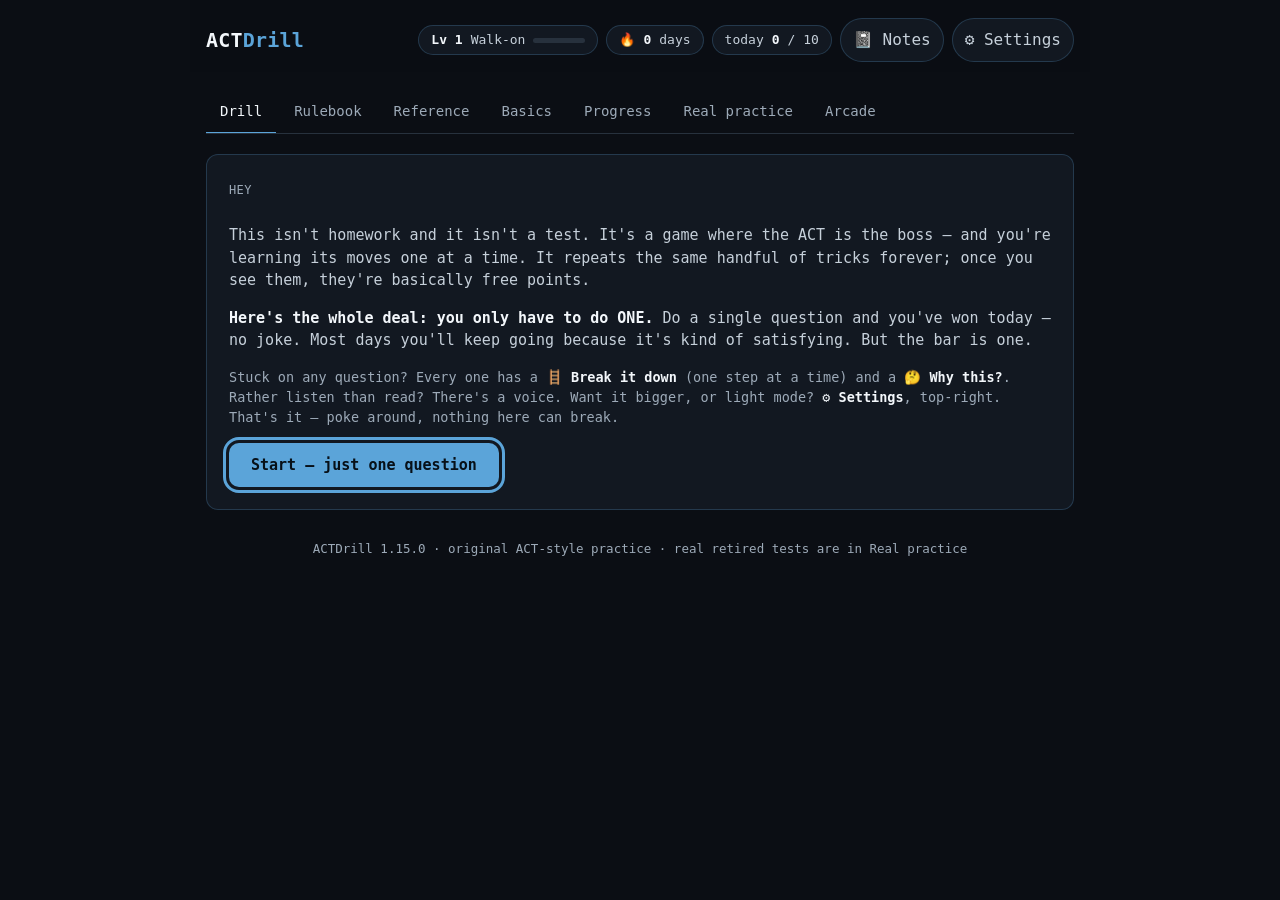
==== commit 8c61cd06: "v1.15.0: worked steps that animate, GitHub update checks, and notes that point back at their questio" ====
--- a/wwwroot/index.html
+++ b/wwwroot/index.html
@@ -40,7 +40,7 @@
     <section id="view-arcade" class="hidden" role="tabpanel" aria-labelledby="tab-arcade"></section>
   </main>
 
-  <footer>ACTDrill 1.14.0 · original ACT-style practice · real retired tests are in Real practice</footer>
+  <footer>ACTDrill 1.15.0 · original ACT-style practice · real retired tests are in Real practice</footer>
   <p class="sr-only">Diagnostics list local storage, credentials, and optional dependencies in Settings.</p>
 </div>
 <div id="app-status" class="sr-only" aria-live="polite" aria-atomic="true"></div>
--- a/wwwroot/styles.css
+++ b/wwwroot/styles.css
@@ -292,6 +292,26 @@
     animation: noteglow 8s linear infinite;
   }
 
+  /* Worked steps — the equation moving, one state at a time */
+  .workviz { animation: vizin 0.5s ease both; }
+  @keyframes vizin { from { opacity: 0; transform: translateY(6px); } to { opacity: 1; transform: none; } }
+  .stepdo.quiet { color: var(--muted); font-size: 0.875rem; }
+  .eqreel {
+    display: flex; flex-wrap: wrap; align-items: center; gap: 8px; margin-top: 8px;
+    font-family: Consolas, "Cascadia Mono", monospace;
+  }
+  .eqreel > * { animation: eqin 0.45s ease both; }
+  @keyframes eqin { from { opacity: 0; transform: translateY(8px); } to { opacity: 1; transform: none; } }
+  .eqstate {
+    background: var(--raised); border: 1px solid var(--border); border-radius: 8px;
+    padding: 6px 10px; color: var(--ink); font-size: 1rem;
+  }
+  .eqop {
+    color: var(--gold); font-size: 0.8125rem; letter-spacing: 0.02em;
+    border-bottom: 1px dashed var(--gold); padding-bottom: 1px;
+  }
+  .eqarrow { color: var(--accent); font-size: 1.05rem; }
+
   /* Notes drawer — the study sheet, beside the drill instead of on top of it */
   .notespanel {
     position: fixed; top: 0; right: 0; bottom: 0; width: min(380px, 92vw); z-index: 60;
@@ -320,6 +340,8 @@
     color: var(--muted); font-size: 0.8125rem;
   }
   .notespanel .npnote { color: var(--ink); font-size: 0.9375rem; line-height: 1.5; }
+  .notespanel .npjump { margin-top: 8px; font-size: 0.8125rem; padding: 6px 10px; min-height: 34px; }
+  .pill .notetag { color: var(--gold); font-weight: 600; }
   .notespanel .npft {
     display: flex; gap: 8px; flex-wrap: wrap; padding: 12px 16px;
     border-top: 1px solid var(--grid);
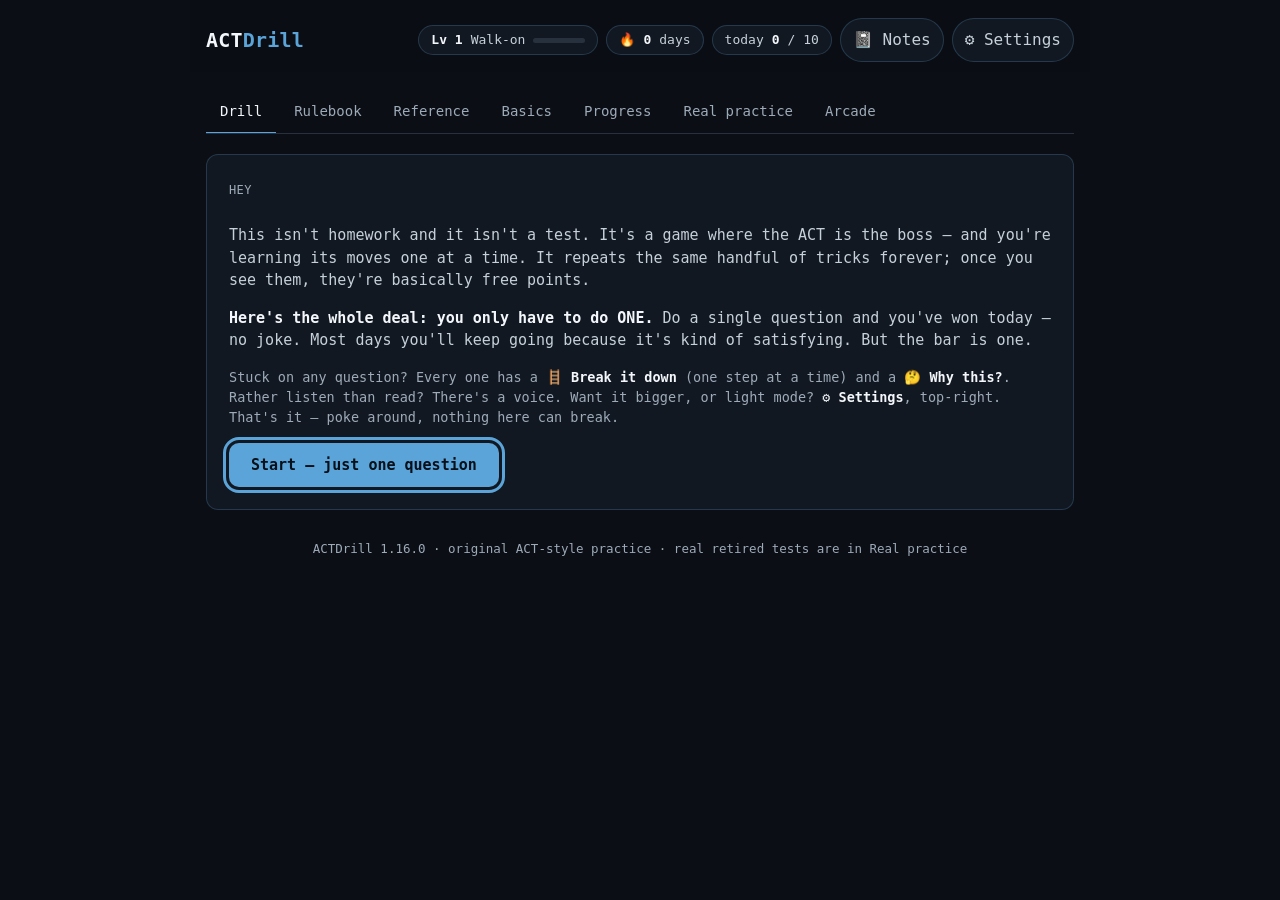
==== commit 600221fe: "v1.16.0: Corridor — the first-person maze, built here Arcade game 2 is no longer "coming soon". Corr" ====
--- a/wwwroot/index.html
+++ b/wwwroot/index.html
@@ -40,7 +40,7 @@
     <section id="view-arcade" class="hidden" role="tabpanel" aria-labelledby="tab-arcade"></section>
   </main>
 
-  <footer>ACTDrill 1.15.0 · original ACT-style practice · real retired tests are in Real practice</footer>
+  <footer>ACTDrill 1.16.0 · original ACT-style practice · real retired tests are in Real practice</footer>
   <p class="sr-only">Diagnostics list local storage, credentials, and optional dependencies in Settings.</p>
 </div>
 <div id="app-status" class="sr-only" aria-live="polite" aria-atomic="true"></div>
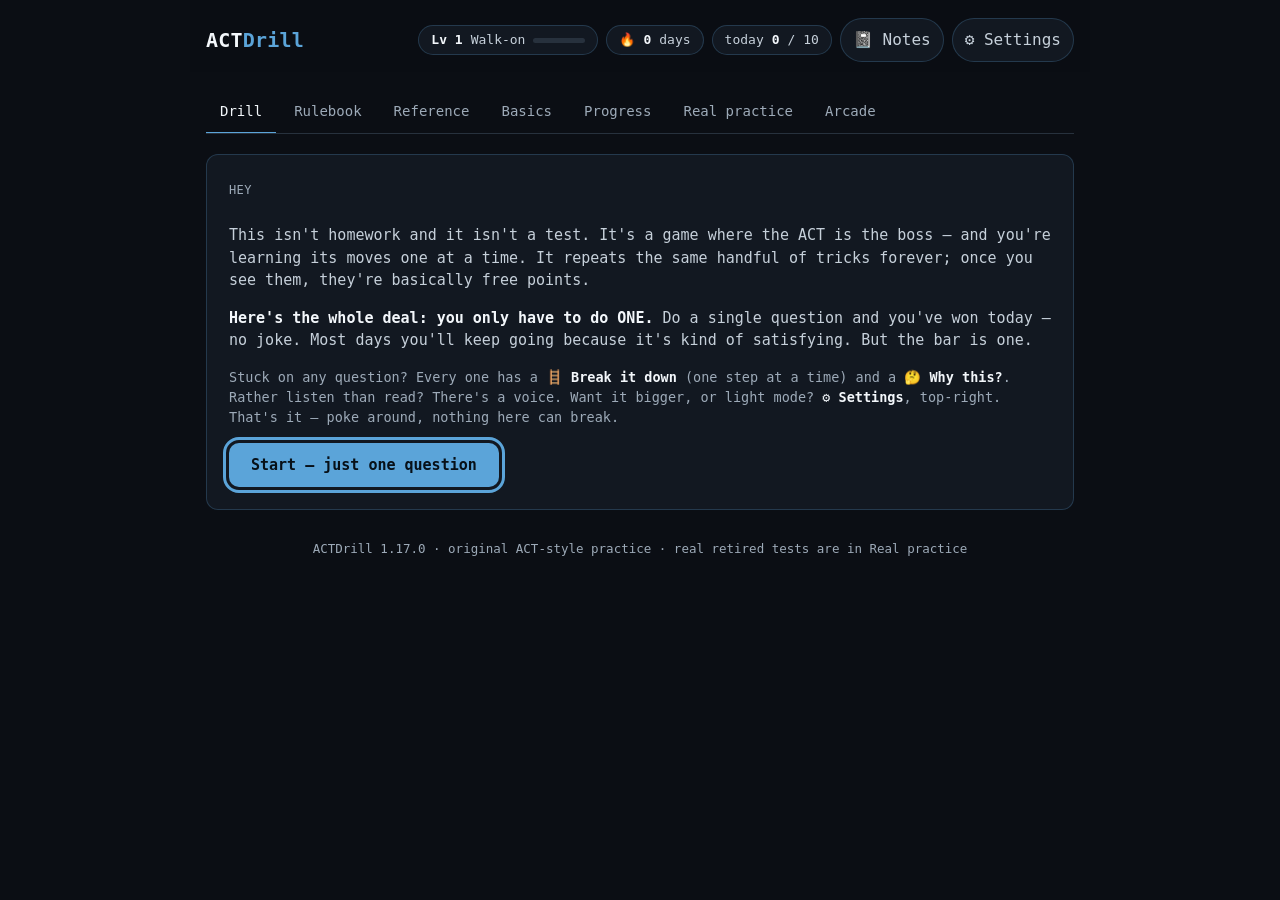
==== commit f2166147: "v1.17.0: say whether the tutor is installed or just asleep, and add Beyond the ACT The AI status cou" ====
--- a/wwwroot/index.html
+++ b/wwwroot/index.html
@@ -27,6 +27,7 @@
     <button id="tab-basics" data-view="basics" role="tab" aria-selected="false" aria-controls="view-basics" tabindex="-1">Basics</button>
     <button id="tab-progress" data-view="progress" role="tab" aria-selected="false" aria-controls="view-progress" tabindex="-1">Progress</button>
     <button id="tab-links" data-view="links" role="tab" aria-selected="false" aria-controls="view-links" tabindex="-1">Real practice</button>
+    <button id="tab-beyond" data-view="beyond" role="tab" aria-selected="false" aria-controls="view-beyond" tabindex="-1" hidden>Beyond</button>
     <button id="tab-arcade" data-view="arcade" role="tab" aria-selected="false" aria-controls="view-arcade" tabindex="-1">Arcade</button>
   </nav>
 
@@ -37,10 +38,11 @@
     <section id="view-basics" class="hidden" role="tabpanel" aria-labelledby="tab-basics"></section>
     <section id="view-progress" class="hidden" role="tabpanel" aria-labelledby="tab-progress"></section>
     <section id="view-links" class="hidden" role="tabpanel" aria-labelledby="tab-links"></section>
+    <section id="view-beyond" class="hidden" role="tabpanel" aria-labelledby="tab-beyond"></section>
     <section id="view-arcade" class="hidden" role="tabpanel" aria-labelledby="tab-arcade"></section>
   </main>
 
-  <footer>ACTDrill 1.16.0 · original ACT-style practice · real retired tests are in Real practice</footer>
+  <footer>ACTDrill 1.17.0 · original ACT-style practice · real retired tests are in Real practice</footer>
   <p class="sr-only">Diagnostics list local storage, credentials, and optional dependencies in Settings.</p>
 </div>
 <div id="app-status" class="sr-only" aria-live="polite" aria-atomic="true"></div>
--- a/wwwroot/styles.css
+++ b/wwwroot/styles.css
@@ -291,6 +291,28 @@
       conic-gradient(from var(--note-angle, 0deg), var(--note-glow)) border-box;
     animation: noteglow 8s linear infinite;
   }
+
+  /* Beyond the ACT — subject picker and long-form cards */
+  .subjbar { display: flex; flex-wrap: wrap; gap: 8px; margin-bottom: 14px; }
+  .subjbtn {
+    background: var(--surface); border: 1px solid var(--border); border-radius: 999px;
+    color: var(--ink2); font: inherit; font-size: 0.8125rem; padding: 6px 14px; cursor: pointer;
+    min-height: 38px;
+  }
+  .subjbtn:hover { color: var(--ink); }
+  .subjbtn.on { background: var(--accent); border-color: var(--accent); color: var(--accent-ink); font-weight: 600; }
+  .beyondbody { color: var(--ink2); font-size: 0.9375rem; line-height: 1.6; }
+  .beyondbody p { margin: 0 0 10px; }
+  .beyondbody b { color: var(--ink); }
+  .beyondbody .note { color: var(--muted); font-size: 0.875rem; border-left: 2px solid var(--grid); padding-left: 10px; }
+  .beyondbody code { font-family: Consolas, "Cascadia Mono", monospace; color: var(--gold); font-size: 0.9em; }
+  .beyondbody .code {
+    display: block; background: var(--raised); border: 1px solid var(--border); border-radius: 8px;
+    padding: 10px 12px; margin: 0 0 10px; color: var(--ink);
+    font-family: Consolas, "Cascadia Mono", monospace; font-size: 0.875rem; line-height: 1.5;
+    max-width: 100%; overflow-x: auto; white-space: pre;
+  }
+  .startollama { margin-left: 8px; font-size: 0.8125rem; padding: 5px 10px; min-height: 32px; }
 
   /* Worked steps — the equation moving, one state at a time */
   .workviz { animation: vizin 0.5s ease both; }
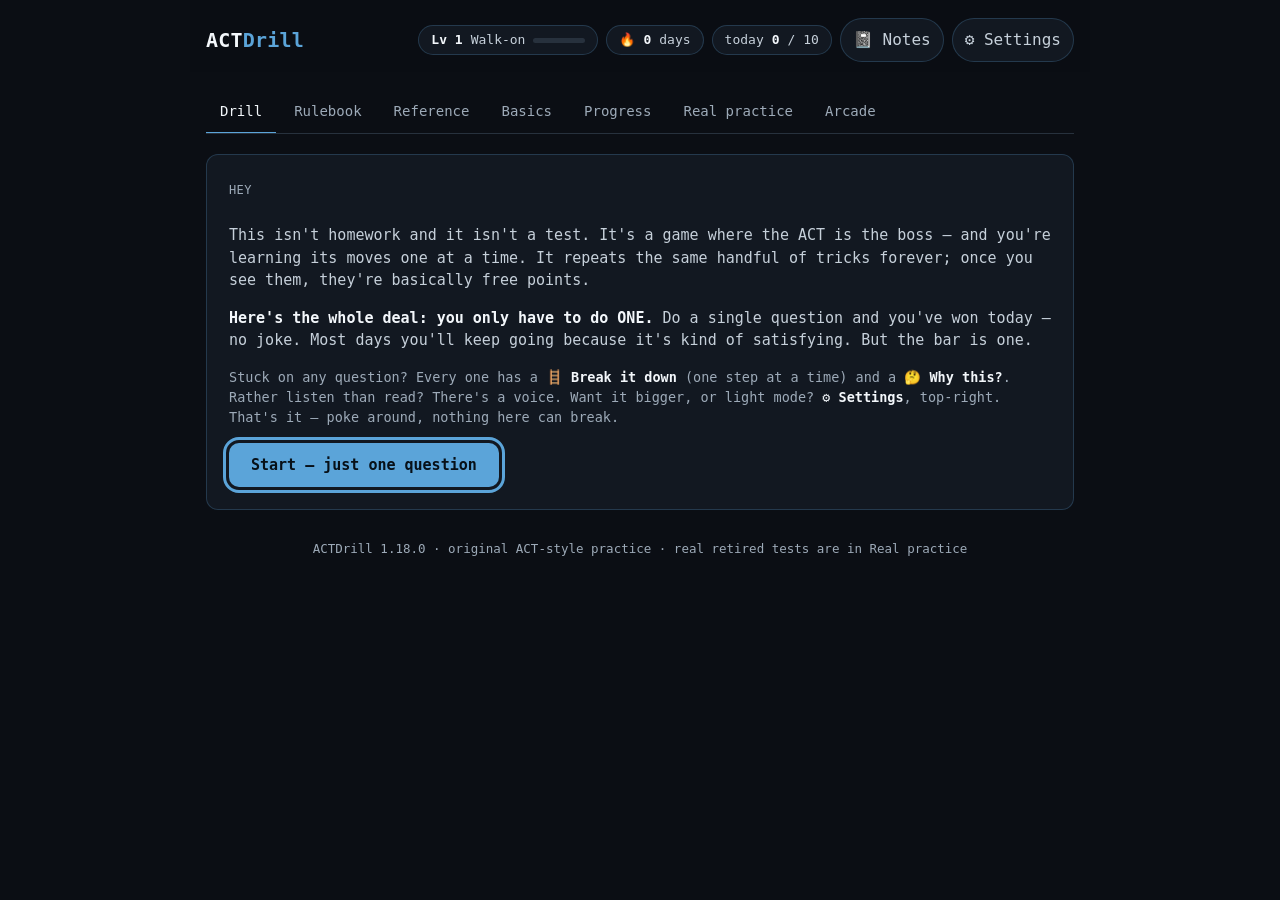
==== commit 5ddc046f: "v1.18.0: sourced college drills, the IUPAC periodic table, and a bench for building compounds Beyond" ====
--- a/wwwroot/index.html
+++ b/wwwroot/index.html
@@ -42,12 +42,13 @@
     <section id="view-arcade" class="hidden" role="tabpanel" aria-labelledby="tab-arcade"></section>
   </main>
 
-  <footer>ACTDrill 1.17.0 · original ACT-style practice · real retired tests are in Real practice</footer>
+  <footer>ACTDrill 1.18.0 · original ACT-style practice · real retired tests are in Real practice</footer>
   <p class="sr-only">Diagnostics list local storage, credentials, and optional dependencies in Settings.</p>
 </div>
 <div id="app-status" class="sr-only" aria-live="polite" aria-atomic="true"></div>
 
 <script src="questions.js"></script>
+<script src="beyond-questions.js"></script>
 <script src="notes.js"></script>
 <script src="coaching.js"></script>
 <script src="speech.js"></script>
--- a/wwwroot/styles.css
+++ b/wwwroot/styles.css
@@ -313,6 +313,58 @@
     max-width: 100%; overflow-x: auto; white-space: pre;
   }
   .startollama { margin-left: 8px; font-size: 0.8125rem; padding: 5px 10px; min-height: 32px; }
+
+  /* Periodic table + the compound bench */
+  .ptwrap { max-width: 100%; overflow-x: auto; padding-bottom: 6px; }
+  .ptable { display: grid; grid-template-columns: repeat(18, minmax(38px, 1fr)); gap: 2px; min-width: 700px; }
+  .pcell {
+    display: flex; flex-direction: column; align-items: center; justify-content: center;
+    border: 1px solid var(--border); border-radius: 4px; background: var(--raised);
+    color: var(--ink); font: inherit; cursor: pointer; padding: 3px 1px;
+    min-height: 42px; line-height: 1.1;
+  }
+  .pcell:hover { border-color: var(--accent); }
+  .pcell.picked { outline: 2px solid var(--gold); }
+  .pcell .pz { font-size: 0.5rem; color: var(--muted); }
+  .pcell .psym { font-size: 0.8125rem; font-weight: 700; }
+  .pcell .pmass { font-size: 0.4375rem; color: var(--muted); }
+  .cat-alkali { background: color-mix(in srgb, #e0555f 22%, var(--raised)); }
+  .cat-alkaline { background: color-mix(in srgb, #ffc857 20%, var(--raised)); }
+  .cat-transition { background: color-mix(in srgb, #5ba4d9 18%, var(--raised)); }
+  .cat-metal { background: color-mix(in srgb, #9daab8 20%, var(--raised)); }
+  .cat-metalloid { background: color-mix(in srgb, #66d9b3 18%, var(--raised)); }
+  .cat-nonmetal { background: color-mix(in srgb, #57d879 18%, var(--raised)); }
+  .cat-halogen { background: color-mix(in srgb, #b78bff 22%, var(--raised)); }
+  .cat-noble { background: color-mix(in srgb, #4dd0e1 20%, var(--raised)); }
+  .cat-lanthanide { background: color-mix(in srgb, #ff9e6d 18%, var(--raised)); }
+  .cat-actinide { background: color-mix(in srgb, #ff7fb0 18%, var(--raised)); }
+
+  .bench {
+    display: flex; align-items: center; gap: 8px; flex-wrap: wrap; min-height: 62px;
+    border: 2px dashed var(--border); border-radius: 10px; padding: 12px; margin-bottom: 12px;
+  }
+  .bench.over { border-color: var(--gold); background: var(--raised); }
+  .benchempty { color: var(--muted); font-size: 0.875rem; }
+  .benchchip {
+    background: var(--accent); color: var(--accent-ink); border: none; border-radius: 8px;
+    font: inherit; font-weight: 700; font-size: 1rem; padding: 8px 12px; cursor: pointer; min-height: 40px;
+  }
+  .benchchip .bx { opacity: 0.7; margin-left: 4px; }
+  .benchplus { color: var(--muted); font-size: 1.1rem; }
+  .benchnone { color: var(--ink2); font-size: 0.9375rem; line-height: 1.55; }
+  .benchhit { border-left: 3px solid var(--gold); padding-left: 12px; }
+  .benchhit .bformula { font-size: 1.5rem; font-weight: 700; color: var(--ink); font-family: Consolas, "Cascadia Mono", monospace; }
+  .benchhit .bname { color: var(--accent); font-size: 0.875rem; margin: 2px 0 8px; }
+  .benchhit .bnote { color: var(--ink2); font-size: 0.9375rem; line-height: 1.55; margin: 0 0 8px; }
+  .benchhit .bmass { color: var(--ink2); font-size: 0.875rem; font-family: Consolas, "Cascadia Mono", monospace; }
+
+  /* Beyond drill + citations */
+  .bdtopic { font-size: 0.75rem; letter-spacing: 0.06em; text-transform: uppercase; color: var(--accent); margin-bottom: 6px; }
+  .bdhost .choice .mark, .bdhost .choice .why { visibility: hidden; }
+  .bdhost.answered .choice.shown .mark, .bdhost.answered .choice.shown .why { visibility: visible; }
+  .bdsource { margin-top: 10px; font-size: 0.8125rem; color: var(--muted); }
+  .bdsource a, .srclist a { color: var(--accent); }
+  .srclist { margin: 0 0 10px; padding-left: 18px; color: var(--ink2); font-size: 0.9375rem; line-height: 1.7; }
 
   /* Worked steps — the equation moving, one state at a time */
   .workviz { animation: vizin 0.5s ease both; }
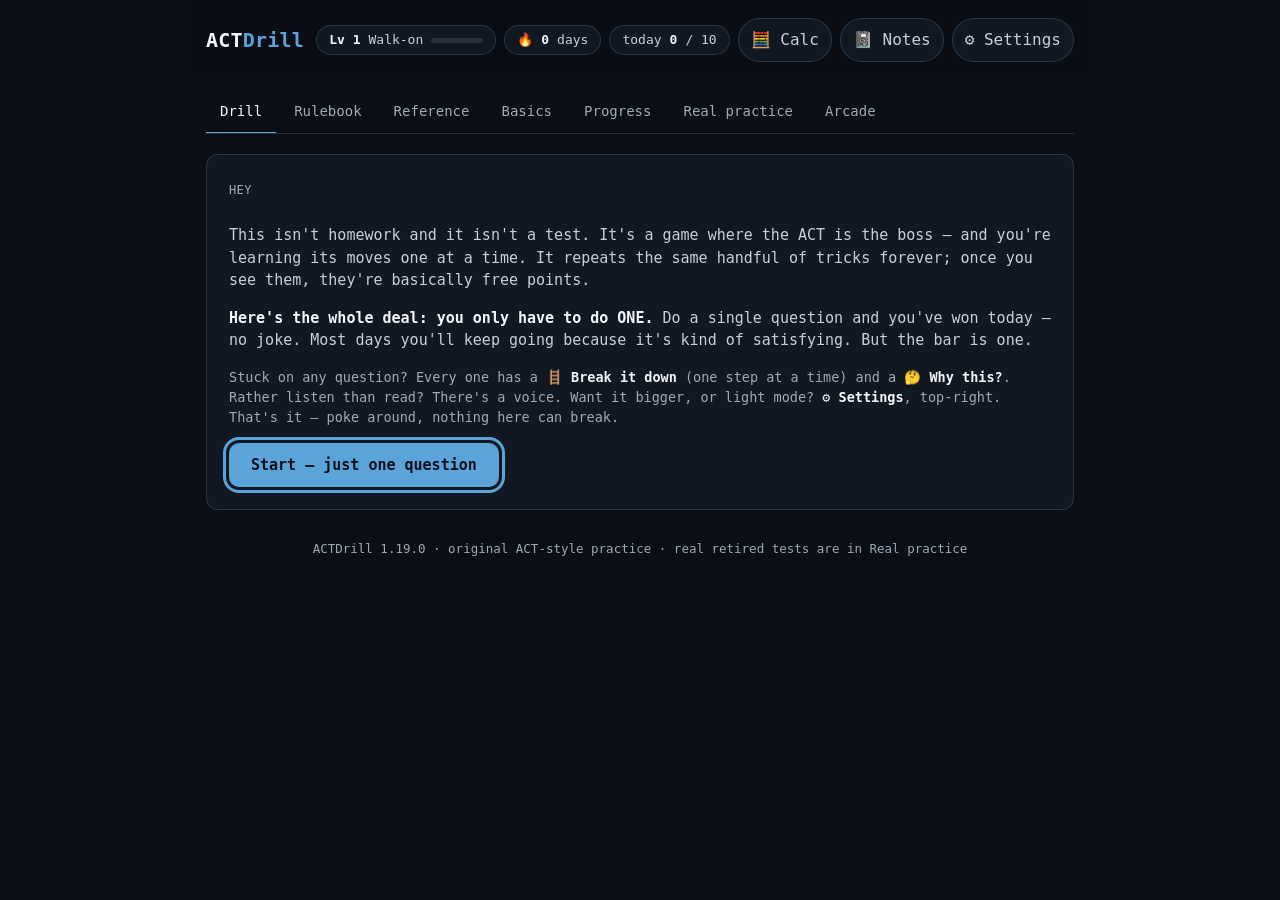
==== commit 694435bb: "v1.19.0: floating calculator and README catchup Add a draggable floating calculator (standard + scie" ====
--- a/wwwroot/index.html
+++ b/wwwroot/index.html
@@ -15,6 +15,7 @@
       <div class="chip" id="chip-level"></div>
       <div class="chip" id="chip-streak"></div>
       <div class="chip" id="chip-today"></div>
+      <button class="chip gearbtn" id="calcbtn" title="Floating calculator">🧮 Calc</button>
       <button class="chip gearbtn" id="notesbtn" title="Your notes — a study sheet in your own words" aria-expanded="false" aria-controls="notespanel">📓 Notes</button>
       <button class="chip gearbtn" id="gearbtn" title="Settings — theme &amp; text size">⚙ Settings</button>
     </div>
@@ -42,7 +43,7 @@
     <section id="view-arcade" class="hidden" role="tabpanel" aria-labelledby="tab-arcade"></section>
   </main>
 
-  <footer>ACTDrill 1.18.0 · original ACT-style practice · real retired tests are in Real practice</footer>
+  <footer>ACTDrill 1.19.0 · original ACT-style practice · real retired tests are in Real practice</footer>
   <p class="sr-only">Diagnostics list local storage, credentials, and optional dependencies in Settings.</p>
 </div>
 <div id="app-status" class="sr-only" aria-live="polite" aria-atomic="true"></div>
--- a/wwwroot/styles.css
+++ b/wwwroot/styles.css
@@ -651,6 +651,63 @@
   .chip, .meter-row .mval, .tile .tv, .bigclock, .aiproglabel {
     font-variant-numeric: tabular-nums;
   }
+
+  /* floating calculator */
+  .calcpanel {
+    position: fixed; right: 24px; bottom: 24px; z-index: 900;
+    width: 280px; background: var(--surface); border: 1px solid var(--grid);
+    border-radius: 14px; box-shadow: 0 8px 32px rgba(0,0,0,0.4);
+    display: flex; flex-direction: column; overflow: hidden;
+    font-family: Consolas, "Cascadia Mono", monospace;
+  }
+  .calchd {
+    display: flex; align-items: center; gap: 8px;
+    padding: 8px 10px; background: var(--raised); cursor: grab;
+    user-select: none; touch-action: none;
+  }
+  .calchd:active { cursor: grabbing; }
+  .calctitle { font-weight: 700; font-size: 0.8125rem; color: var(--ink2); flex: 1; }
+  .calcmodebtn {
+    font-size: 0.6875rem; padding: 3px 8px; border-radius: 6px;
+    background: var(--grid); color: var(--ink2); border: none; cursor: pointer;
+  }
+  .calcmodebtn:hover { background: var(--accent-dim); color: var(--accent-ink); }
+  .calcclose { font-size: 0.875rem; padding: 2px 6px; min-width: 0; }
+  .calcexpr {
+    padding: 6px 14px 0; font-size: 0.75rem; color: var(--muted);
+    min-height: 1.2em; text-align: right; word-break: break-all;
+  }
+  .calcdisp {
+    padding: 2px 14px 8px; font-size: 1.75rem; font-weight: 700;
+    color: var(--ink); text-align: right; overflow-x: auto;
+    white-space: nowrap; min-height: 2.5rem;
+  }
+  .calcgrid {
+    display: grid; grid-template-columns: repeat(4, 1fr); gap: 2px;
+    padding: 4px;
+  }
+  .calcscigrid {
+    display: grid; grid-template-columns: repeat(4, 1fr); gap: 2px;
+    padding: 4px 4px 0;
+  }
+  .calcbtn {
+    padding: 12px 4px; border: none; border-radius: 8px;
+    font-size: 1rem; font-weight: 600; cursor: pointer;
+    background: var(--raised); color: var(--ink);
+    font-family: inherit; transition: background 0.1s;
+  }
+  .calcbtn:hover { background: var(--grid); }
+  .calcbtn:active { background: var(--accent-dim); color: var(--accent-ink); }
+  .calcbtn.op { background: var(--grid); color: var(--accent); }
+  .calcbtn.op:hover { background: var(--accent-dim); color: var(--accent-ink); }
+  .calcbtn.eq { background: var(--accent); color: var(--accent-ink); }
+  .calcbtn.eq:hover { background: var(--accent-dim); }
+  .calcbtn.clr { color: var(--bad); }
+  .calcbtn.sci {
+    padding: 8px 4px; font-size: 0.75rem; font-weight: 600;
+    background: var(--page); color: var(--ink2);
+  }
+  .calcbtn.sci:hover { background: var(--grid); }
 
   @media (max-width: 640px) {
     .wrap { padding: 14px 12px 44px; }
